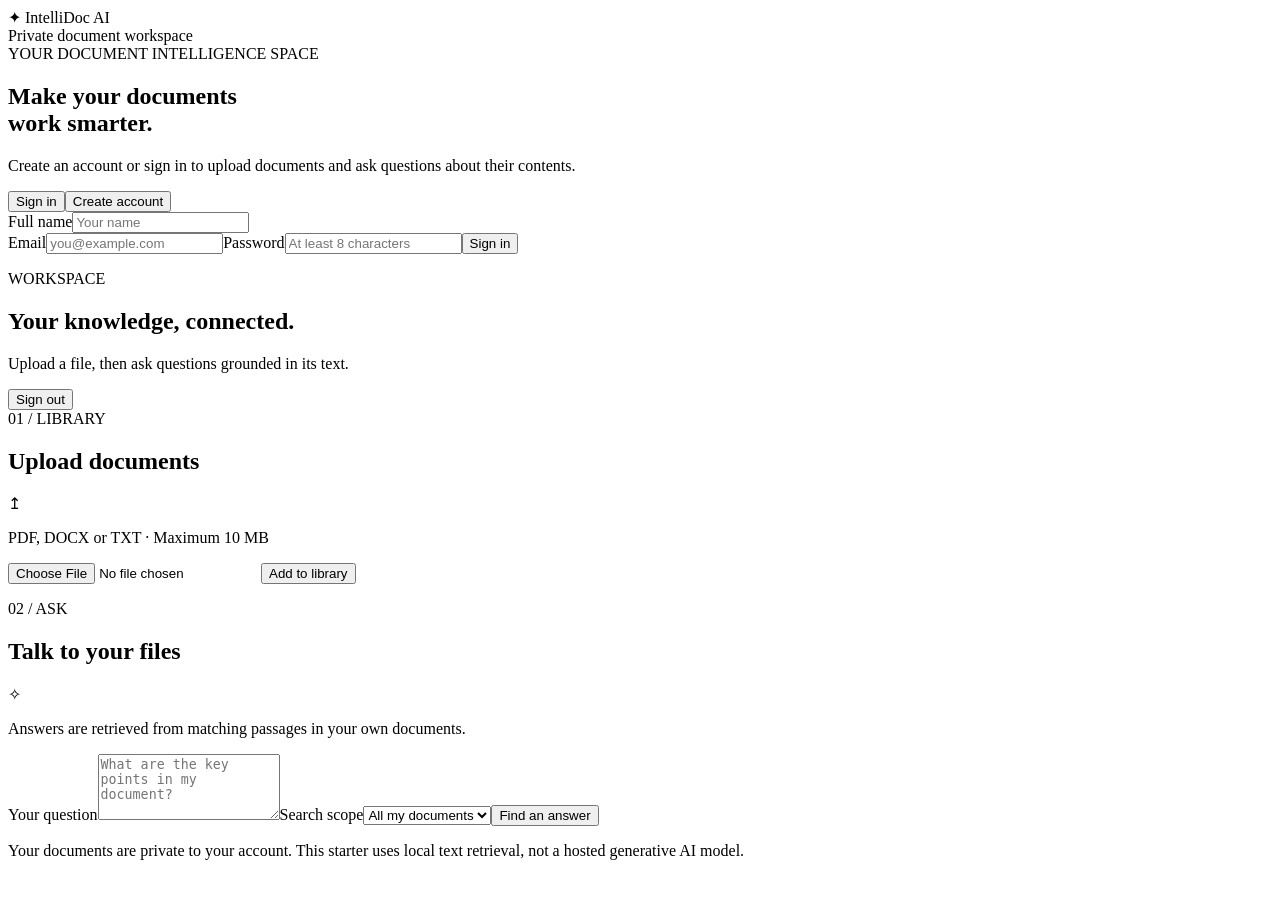
==== frontend/index.html @ ea96b49f "Build IntelliDoc foundation: add frontend/index.html" ====
<!doctype html>
<html lang="en">
<head>
<meta charset="utf-8"><meta name="viewport" content="width=device-width,initial-scale=1">
<title>IntelliDoc AI</title><link rel="stylesheet" href="/static/style.css">
</head>
<body>
<header><div class="brand">✦ IntelliDoc <span>AI</span></div><div id="account" class="muted">Private document workspace</div></header>
<main>
<section id="auth" class="card auth-card">
<div class="eyebrow">YOUR DOCUMENT INTELLIGENCE SPACE</div><h1>Make your documents<br><span>work smarter.</span></h1>
<p class="muted">Create an account or sign in to upload documents and ask questions about their contents.</p>
<div class="tabs"><button class="tab active" data-mode="login">Sign in</button><button class="tab" data-mode="register">Create account</button></div>
<form id="auth-form"><div id="name-wrap" class="hidden"><label>Full name</label><input id="name" autocomplete="name" placeholder="Your name"></div><label>Email</label><input id="email" type="email" required autocomplete="email" placeholder="you@example.com"><label>Password</label><input id="password" type="password" required minlength="8" autocomplete="current-password" placeholder="At least 8 characters"><button class="primary full" type="submit" id="auth-submit">Sign in</button></form><p id="auth-message" class="message"></p>
</section>
<section id="workspace" class="hidden">
<div class="welcome"><div><div class="eyebrow">WORKSPACE</div><h1>Your knowledge, <span>connected.</span></h1><p class="muted">Upload a file, then ask questions grounded in its text.</p></div><button id="logout" class="secondary">Sign out</button></div>
<div class="grid">
<article class="card"><div class="section-head"><div><div class="eyebrow">01 / LIBRARY</div><h2>Upload documents</h2></div><div class="icon">↥</div></div><p class="muted small">PDF, DOCX or TXT · Maximum 10 MB</p><form id="upload-form"><input id="file" type="file" accept=".pdf,.docx,.txt" required><button class="primary full">Add to library</button></form><p id="upload-message" class="message"></p><div id="documents" class="documents"></div></article>
<article class="card"><div class="section-head"><div><div class="eyebrow">02 / ASK</div><h2>Talk to your files</h2></div><div class="icon">✧</div></div><p class="muted small">Answers are retrieved from matching passages in your own documents.</p><form id="question-form"><label>Your question</label><textarea id="question" rows="4" required placeholder="What are the key points in my document?"></textarea><label>Search scope</label><select id="scope"><option value="">All my documents</option></select><button class="primary full">Find an answer</button></form><div id="answer" class="answer hidden"></div></article>
</div><p class="footnote">Your documents are private to your account. This starter uses local text retrieval, not a hosted generative AI model.</p>
</section>
</main><script src="/static/app.js"></script>
</body></html>
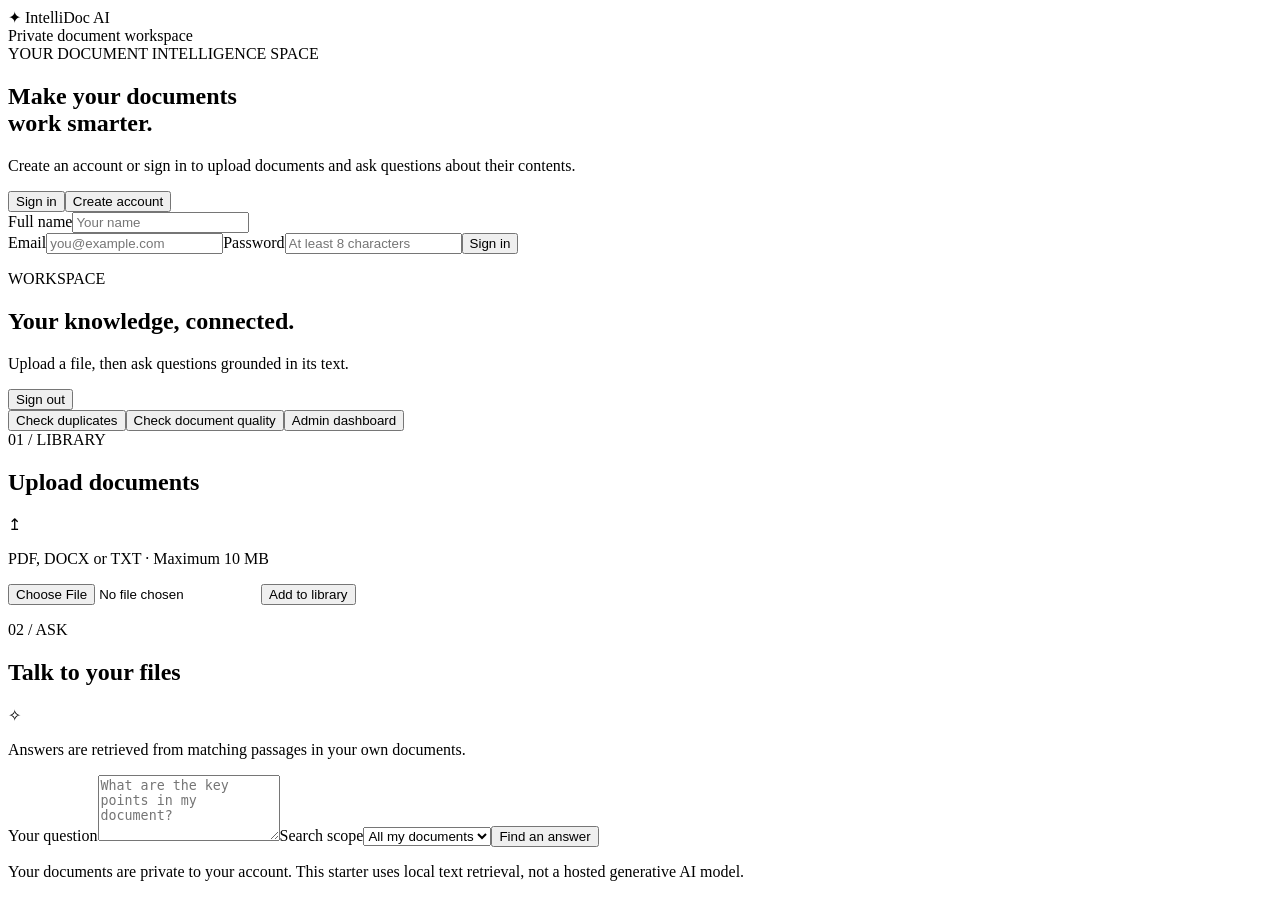
==== commit b2b44fe2: "Add document insights controls to workspace" ====
--- a/frontend/index.html
+++ b/frontend/index.html
@@ -15,7 +15,7 @@
 </section>
 <section id="workspace" class="hidden">
 <div class="welcome"><div><div class="eyebrow">WORKSPACE</div><h1>Your knowledge, <span>connected.</span></h1><p class="muted">Upload a file, then ask questions grounded in its text.</p></div><button id="logout" class="secondary">Sign out</button></div>
-<div class="grid">
+<div class="tools-row"><button id="duplicates-btn" class="secondary">Check duplicates</button><button id="anomalies-btn" class="secondary">Check document quality</button><button id="admin-btn" class="secondary">Admin dashboard</button></div><div id="insights" class="card hidden"></div><div class="grid">
 <article class="card"><div class="section-head"><div><div class="eyebrow">01 / LIBRARY</div><h2>Upload documents</h2></div><div class="icon">↥</div></div><p class="muted small">PDF, DOCX or TXT · Maximum 10 MB</p><form id="upload-form"><input id="file" type="file" accept=".pdf,.docx,.txt" required><button class="primary full">Add to library</button></form><p id="upload-message" class="message"></p><div id="documents" class="documents"></div></article>
 <article class="card"><div class="section-head"><div><div class="eyebrow">02 / ASK</div><h2>Talk to your files</h2></div><div class="icon">✧</div></div><p class="muted small">Answers are retrieved from matching passages in your own documents.</p><form id="question-form"><label>Your question</label><textarea id="question" rows="4" required placeholder="What are the key points in my document?"></textarea><label>Search scope</label><select id="scope"><option value="">All my documents</option></select><button class="primary full">Find an answer</button></form><div id="answer" class="answer hidden"></div></article>
 </div><p class="footnote">Your documents are private to your account. This starter uses local text retrieval, not a hosted generative AI model.</p>
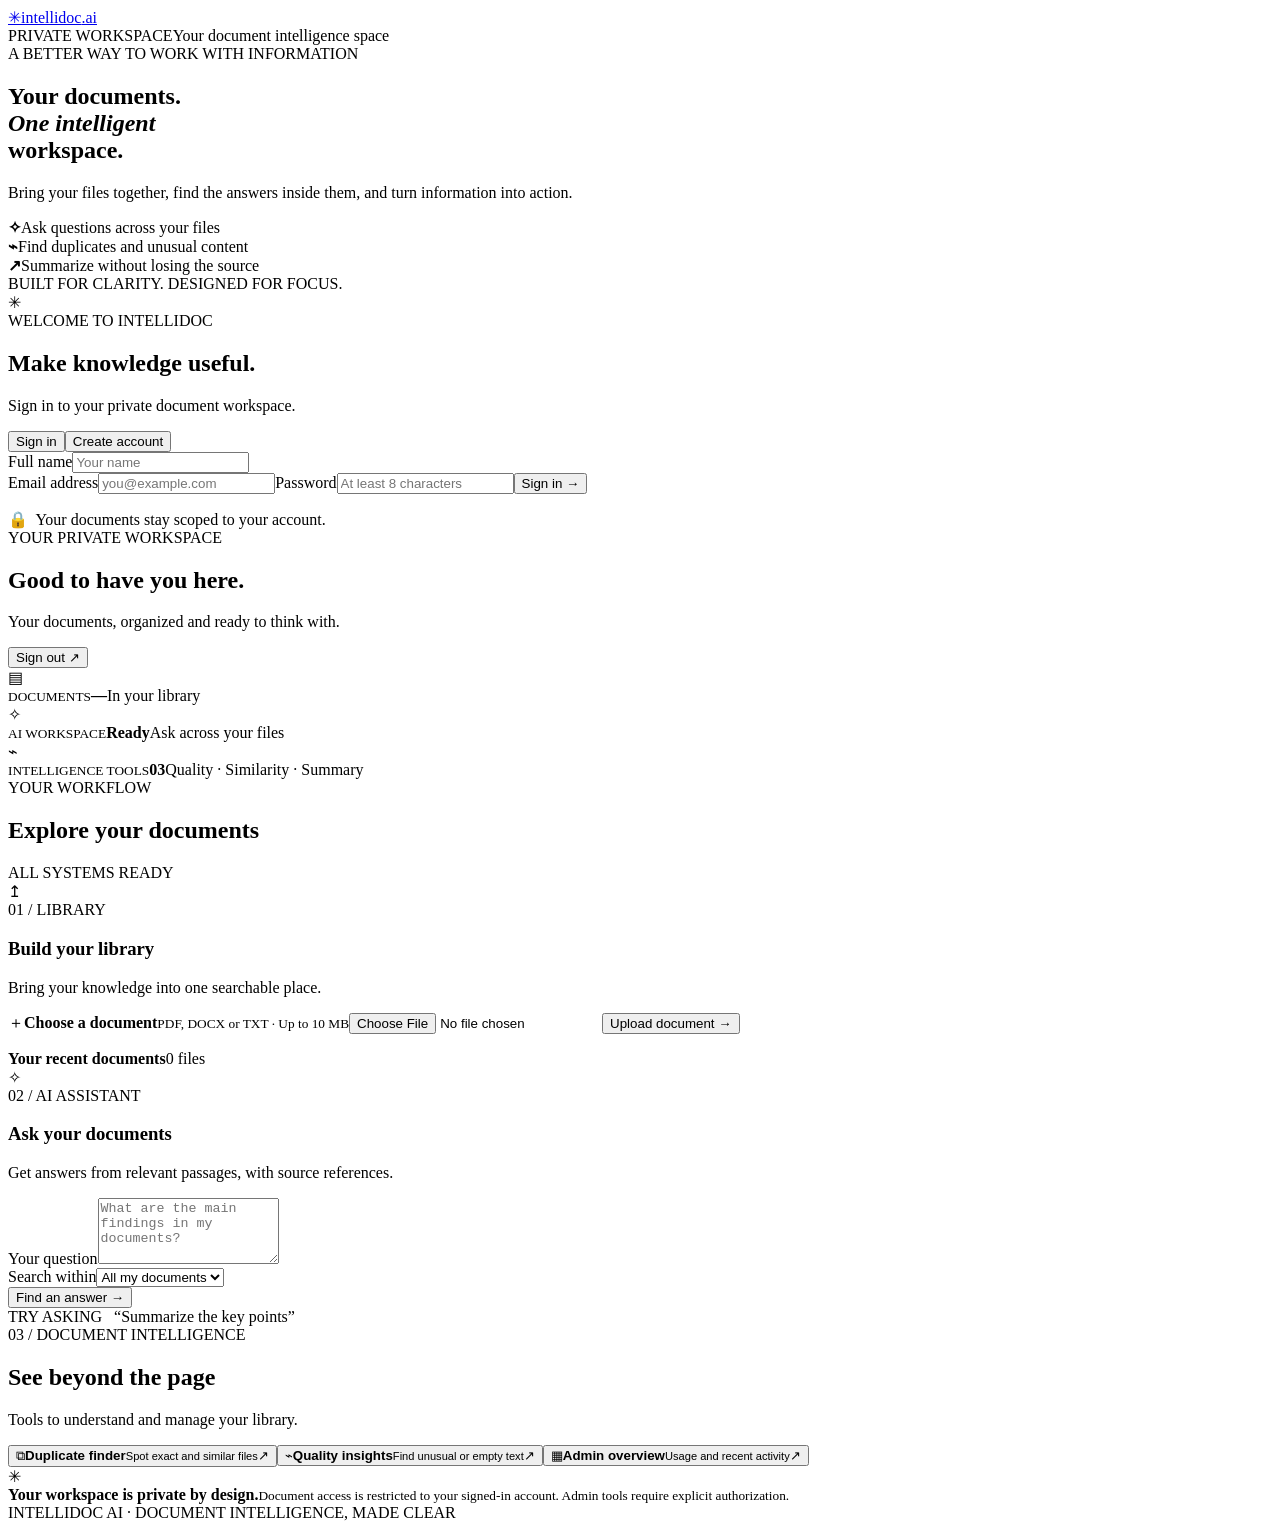
==== commit 1d474bbe: "Redesign IntelliDoc AI into polished responsive workspace" ====
--- a/frontend/index.html
+++ b/frontend/index.html
@@ -2,23 +2,28 @@
 <html lang="en">
 <head>
 <meta charset="utf-8"><meta name="viewport" content="width=device-width,initial-scale=1">
-<title>IntelliDoc AI</title><link rel="stylesheet" href="/static/style.css">
+<meta name="theme-color" content="#101b2d"><meta name="description" content="IntelliDoc AI — a calm, intelligent workspace for your documents.">
+<title>IntelliDoc AI — Document Intelligence</title><link rel="preconnect" href="https://fonts.googleapis.com"><link rel="preconnect" href="https://fonts.gstatic.com" crossorigin><link href="https://fonts.googleapis.com/css2?family=DM+Sans:wght@400;500;600;700&family=Manrope:wght@400;500;600;700;800&display=swap" rel="stylesheet"><link rel="stylesheet" href="/static/style.css">
 </head>
 <body>
-<header><div class="brand">✦ IntelliDoc <span>AI</span></div><div id="account" class="muted">Private document workspace</div></header>
+<div class="ambient ambient-one"></div><div class="ambient ambient-two"></div>
+<header class="topbar"><a class="brand" href="/"><span class="brand-mark">✳</span><span>intellidoc<span class="brand-ai">.ai</span></span></a><div class="topbar-right"><span class="secure-pill"><i></i> PRIVATE WORKSPACE</span><span id="account" class="account-label">Your document intelligence space</span></div></header>
 <main>
-<section id="auth" class="card auth-card">
-<div class="eyebrow">YOUR DOCUMENT INTELLIGENCE SPACE</div><h1>Make your documents<br><span>work smarter.</span></h1>
-<p class="muted">Create an account or sign in to upload documents and ask questions about their contents.</p>
-<div class="tabs"><button class="tab active" data-mode="login">Sign in</button><button class="tab" data-mode="register">Create account</button></div>
-<form id="auth-form"><div id="name-wrap" class="hidden"><label>Full name</label><input id="name" autocomplete="name" placeholder="Your name"></div><label>Email</label><input id="email" type="email" required autocomplete="email" placeholder="you@example.com"><label>Password</label><input id="password" type="password" required minlength="8" autocomplete="current-password" placeholder="At least 8 characters"><button class="primary full" type="submit" id="auth-submit">Sign in</button></form><p id="auth-message" class="message"></p>
+<section id="auth" class="auth-layout">
+<div class="auth-story"><div class="eyebrow light">A BETTER WAY TO WORK WITH INFORMATION</div><h1>Your documents.<br><em>One intelligent</em><br>workspace.</h1><p>Bring your files together, find the answers inside them, and turn information into action.</p><div class="story-points"><div><b>✧</b><span>Ask questions across your files</span></div><div><b>⌁</b><span>Find duplicates and unusual content</span></div><div><b>↗</b><span>Summarize without losing the source</span></div></div><div class="story-foot">BUILT FOR CLARITY. DESIGNED FOR FOCUS.</div></div>
+<div class="card auth-card"><div class="auth-symbol">✳</div><div class="eyebrow">WELCOME TO INTELLIDOC</div><h2>Make knowledge useful.</h2><p class="muted">Sign in to your private document workspace.</p><div class="tabs"><button class="tab active" data-mode="login">Sign in</button><button class="tab" data-mode="register">Create account</button></div>
+<form id="auth-form"><div id="name-wrap" class="hidden"><label>Full name</label><input id="name" autocomplete="name" placeholder="Your name"></div><label>Email address</label><input id="email" type="email" required autocomplete="email" placeholder="you@example.com"><label>Password</label><input id="password" type="password" required minlength="8" autocomplete="current-password" placeholder="At least 8 characters"><button class="primary full" type="submit" id="auth-submit">Sign in <span>→</span></button></form><p id="auth-message" class="message"></p><div class="auth-note">🔒 &nbsp;Your documents stay scoped to your account.</div></div>
 </section>
 <section id="workspace" class="hidden">
-<div class="welcome"><div><div class="eyebrow">WORKSPACE</div><h1>Your knowledge, <span>connected.</span></h1><p class="muted">Upload a file, then ask questions grounded in its text.</p></div><button id="logout" class="secondary">Sign out</button></div>
-<div class="tools-row"><button id="duplicates-btn" class="secondary">Check duplicates</button><button id="anomalies-btn" class="secondary">Check document quality</button><button id="admin-btn" class="secondary">Admin dashboard</button></div><div id="insights" class="card hidden"></div><div class="grid">
-<article class="card"><div class="section-head"><div><div class="eyebrow">01 / LIBRARY</div><h2>Upload documents</h2></div><div class="icon">↥</div></div><p class="muted small">PDF, DOCX or TXT · Maximum 10 MB</p><form id="upload-form"><input id="file" type="file" accept=".pdf,.docx,.txt" required><button class="primary full">Add to library</button></form><p id="upload-message" class="message"></p><div id="documents" class="documents"></div></article>
-<article class="card"><div class="section-head"><div><div class="eyebrow">02 / ASK</div><h2>Talk to your files</h2></div><div class="icon">✧</div></div><p class="muted small">Answers are retrieved from matching passages in your own documents.</p><form id="question-form"><label>Your question</label><textarea id="question" rows="4" required placeholder="What are the key points in my document?"></textarea><label>Search scope</label><select id="scope"><option value="">All my documents</option></select><button class="primary full">Find an answer</button></form><div id="answer" class="answer hidden"></div></article>
-</div><p class="footnote">Your documents are private to your account. This starter uses local text retrieval, not a hosted generative AI model.</p>
+<div class="dashboard-heading"><div><div class="eyebrow">YOUR PRIVATE WORKSPACE</div><h1>Good to have you here<span class="period">.</span></h1><p class="muted">Your documents, organized and ready to think with.</p></div><button id="logout" class="secondary">Sign out ↗</button></div>
+<div class="stat-grid"><div class="stat-card"><span class="stat-icon mint">▤</span><div><small>DOCUMENTS</small><strong id="stat-docs">—</strong><span>In your library</span></div></div><div class="stat-card"><span class="stat-icon violet">✧</span><div><small>AI WORKSPACE</small><strong>Ready</strong><span>Ask across your files</span></div></div><div class="stat-card"><span class="stat-icon amber">⌁</span><div><small>INTELLIGENCE TOOLS</small><strong>03</strong><span>Quality · Similarity · Summary</span></div></div></div>
+<div class="section-title"><div><div class="eyebrow">YOUR WORKFLOW</div><h2>Explore your documents</h2></div><div class="live-label"><i></i> ALL SYSTEMS READY</div></div>
+<div class="grid">
+<article class="card panel upload-panel"><div class="panel-top"><div class="panel-icon mint">↥</div><span class="step">01 / LIBRARY</span></div><h3>Build your library</h3><p class="muted">Bring your knowledge into one searchable place.</p><form id="upload-form"><label class="dropzone" for="file"><span class="upload-glyph">＋</span><b>Choose a document</b><small>PDF, DOCX or TXT · Up to 10 MB</small><input id="file" type="file" accept=".pdf,.docx,.txt" required></label><button class="primary full">Upload document <span>→</span></button></form><p id="upload-message" class="message"></p><div class="list-heading"><b>Your recent documents</b><span id="doc-count">0 files</span></div><div id="documents" class="documents"></div></article>
+<article class="card panel ask-panel"><div class="panel-top"><div class="panel-icon violet">✧</div><span class="step">02 / AI ASSISTANT</span></div><h3>Ask your documents</h3><p class="muted">Get answers from relevant passages, with source references.</p><form id="question-form"><label>Your question</label><textarea id="question" rows="4" required placeholder="What are the main findings in my documents?"></textarea><div class="field-row"><label for="scope">Search within</label><select id="scope"><option value="">All my documents</option></select></div><button class="primary full">Find an answer <span>→</span></button></form><div id="answer" class="answer hidden"></div><div class="suggestion">TRY ASKING &nbsp; “Summarize the key points”</div></article>
+</div>
+<section class="insights-section"><div class="section-title"><div><div class="eyebrow">03 / DOCUMENT INTELLIGENCE</div><h2>See beyond the page</h2></div><p class="muted">Tools to understand and manage your library.</p></div><div class="tool-grid"><button id="duplicates-btn" class="tool-card"><span class="tool-icon mint">⧉</span><b>Duplicate finder</b><small>Spot exact and similar files</small><span class="tool-arrow">↗</span></button><button id="anomalies-btn" class="tool-card"><span class="tool-icon amber">⌁</span><b>Quality insights</b><small>Find unusual or empty text</small><span class="tool-arrow">↗</span></button><button id="admin-btn" class="tool-card"><span class="tool-icon violet">▦</span><b>Admin overview</b><small>Usage and recent activity</small><span class="tool-arrow">↗</span></button></div><div id="insights" class="card insights-output hidden"></div></section>
+<div class="privacy-strip"><span>✳</span><div><b>Your workspace is private by design.</b><small>Document access is restricted to your signed-in account. Admin tools require explicit authorization.</small></div></div>
 </section>
-</main><script src="/static/app.js"></script>
-</body></html>
+</main><footer>INTELLIDOC AI <span>·</span> DOCUMENT INTELLIGENCE, MADE CLEAR</footer><script src="/static/app.js"></script>
+</body></html>
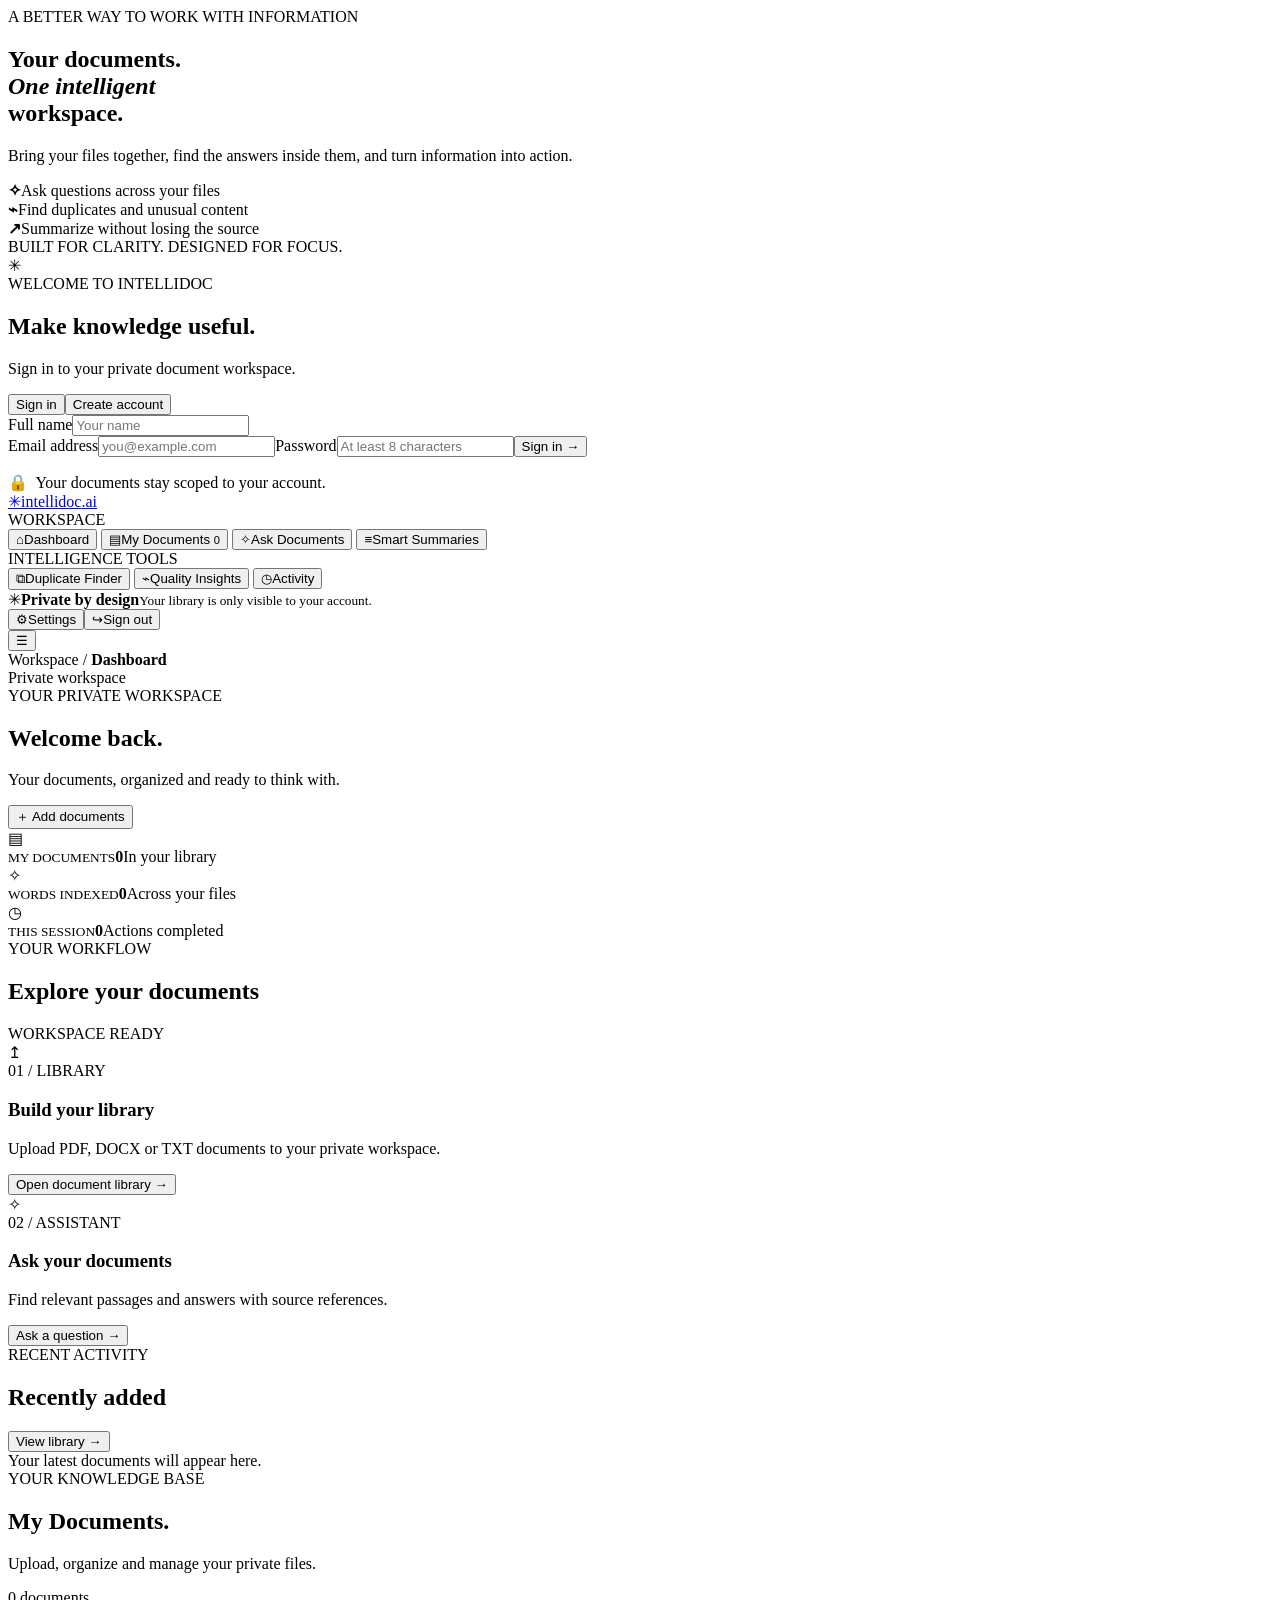
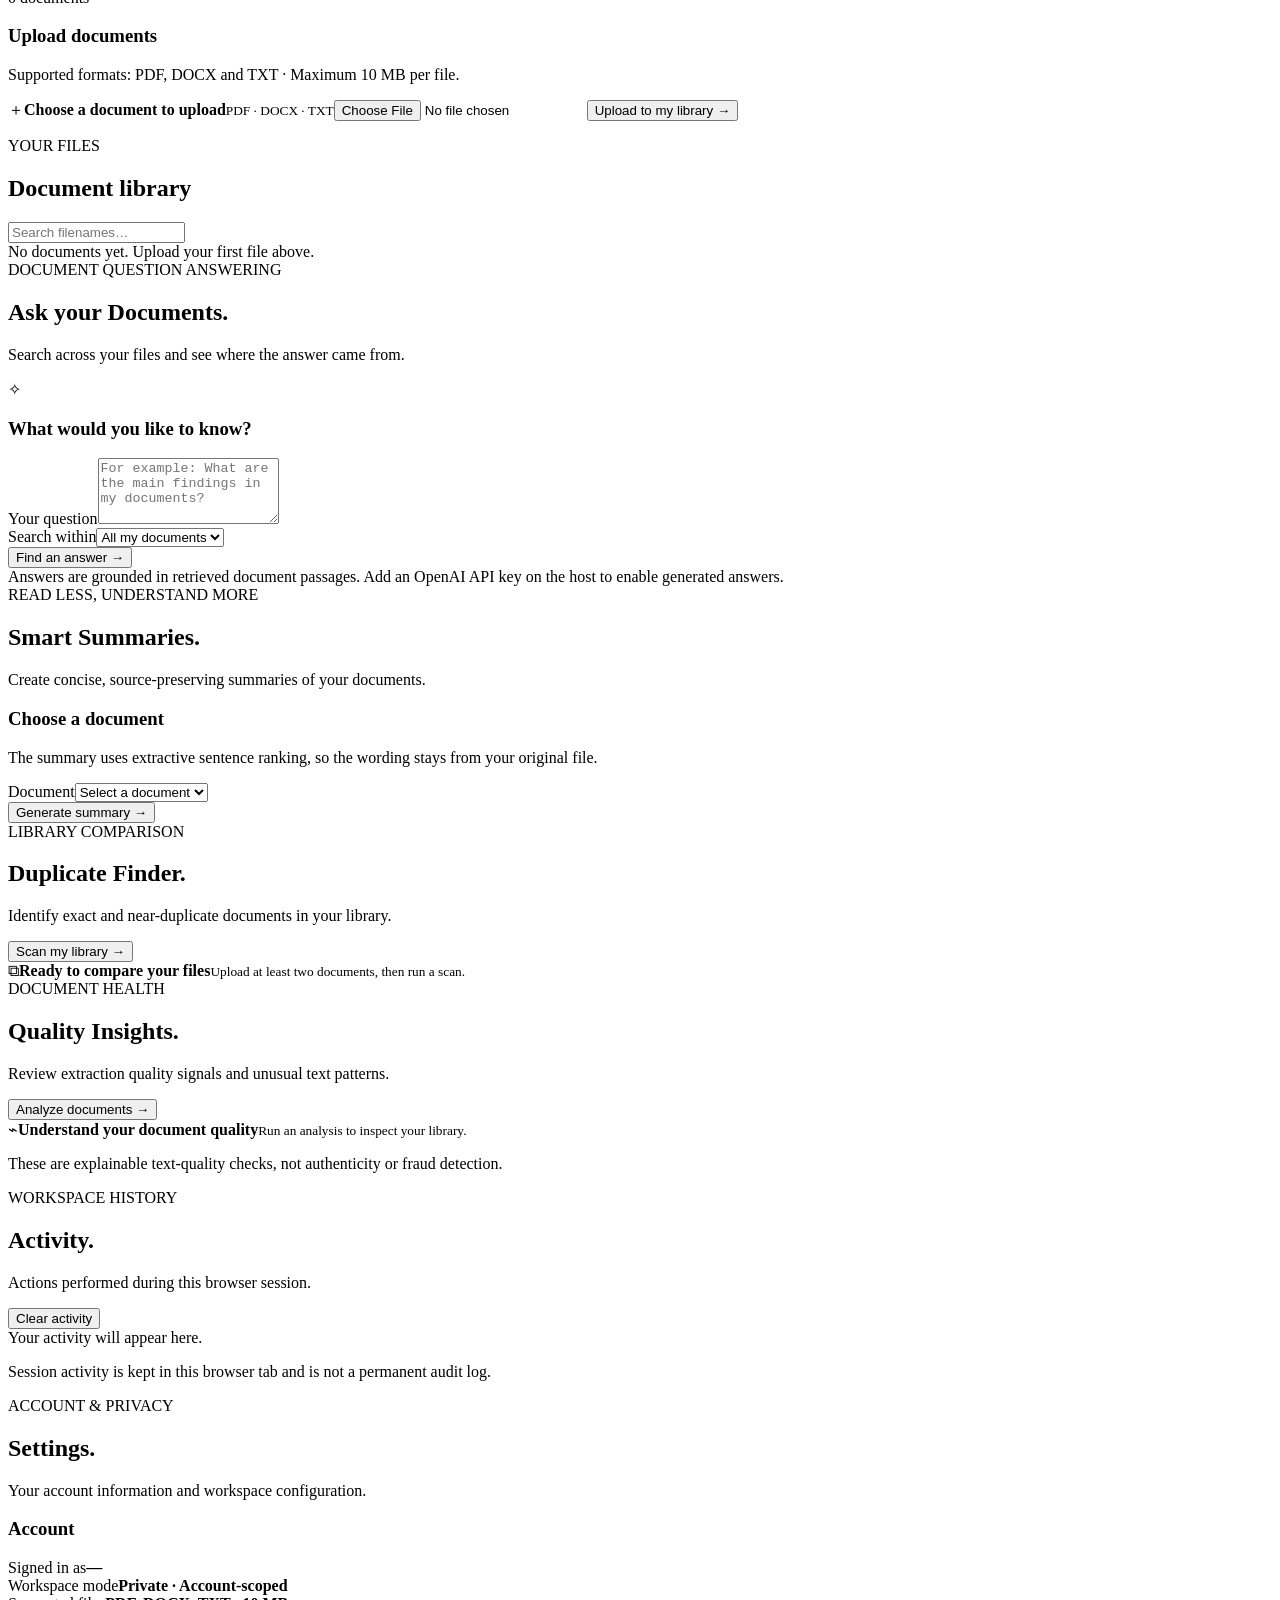
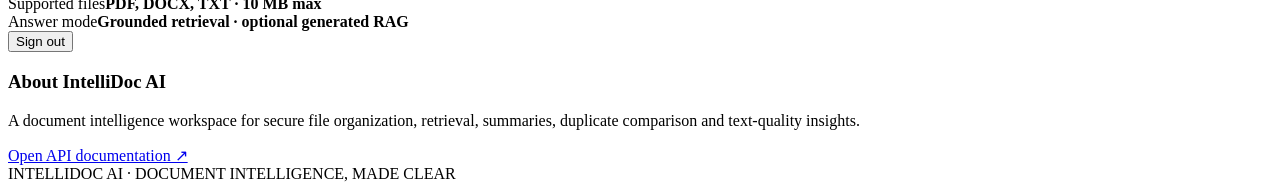
==== commit 34b24363: "Build full multi-section authenticated workspace" ====
--- a/frontend/index.html
+++ b/frontend/index.html
@@ -2,28 +2,50 @@
 <html lang="en">
 <head>
 <meta charset="utf-8"><meta name="viewport" content="width=device-width,initial-scale=1">
-<meta name="theme-color" content="#101b2d"><meta name="description" content="IntelliDoc AI — a calm, intelligent workspace for your documents.">
-<title>IntelliDoc AI — Document Intelligence</title><link rel="preconnect" href="https://fonts.googleapis.com"><link rel="preconnect" href="https://fonts.gstatic.com" crossorigin><link href="https://fonts.googleapis.com/css2?family=DM+Sans:wght@400;500;600;700&family=Manrope:wght@400;500;600;700;800&display=swap" rel="stylesheet"><link rel="stylesheet" href="/static/style.css">
+<meta name="theme-color" content="#101b2d"><meta name="description" content="IntelliDoc AI — your private document intelligence workspace.">
+<title>IntelliDoc AI — Document Intelligence</title>
+<link rel="preconnect" href="https://fonts.googleapis.com"><link rel="preconnect" href="https://fonts.gstatic.com" crossorigin>
+<link href="https://fonts.googleapis.com/css2?family=DM+Sans:wght@400;500;600;700&family=Manrope:wght@400;500;600;700;800&display=swap" rel="stylesheet">
+<link rel="stylesheet" href="/static/style.css">
 </head>
 <body>
-<div class="ambient ambient-one"></div><div class="ambient ambient-two"></div>
-<header class="topbar"><a class="brand" href="/"><span class="brand-mark">✳</span><span>intellidoc<span class="brand-ai">.ai</span></span></a><div class="topbar-right"><span class="secure-pill"><i></i> PRIVATE WORKSPACE</span><span id="account" class="account-label">Your document intelligence space</span></div></header>
-<main>
 <section id="auth" class="auth-layout">
-<div class="auth-story"><div class="eyebrow light">A BETTER WAY TO WORK WITH INFORMATION</div><h1>Your documents.<br><em>One intelligent</em><br>workspace.</h1><p>Bring your files together, find the answers inside them, and turn information into action.</p><div class="story-points"><div><b>✧</b><span>Ask questions across your files</span></div><div><b>⌁</b><span>Find duplicates and unusual content</span></div><div><b>↗</b><span>Summarize without losing the source</span></div></div><div class="story-foot">BUILT FOR CLARITY. DESIGNED FOR FOCUS.</div></div>
-<div class="card auth-card"><div class="auth-symbol">✳</div><div class="eyebrow">WELCOME TO INTELLIDOC</div><h2>Make knowledge useful.</h2><p class="muted">Sign in to your private document workspace.</p><div class="tabs"><button class="tab active" data-mode="login">Sign in</button><button class="tab" data-mode="register">Create account</button></div>
-<form id="auth-form"><div id="name-wrap" class="hidden"><label>Full name</label><input id="name" autocomplete="name" placeholder="Your name"></div><label>Email address</label><input id="email" type="email" required autocomplete="email" placeholder="you@example.com"><label>Password</label><input id="password" type="password" required minlength="8" autocomplete="current-password" placeholder="At least 8 characters"><button class="primary full" type="submit" id="auth-submit">Sign in <span>→</span></button></form><p id="auth-message" class="message"></p><div class="auth-note">🔒 &nbsp;Your documents stay scoped to your account.</div></div>
+  <div class="auth-story"><div class="eyebrow light">A BETTER WAY TO WORK WITH INFORMATION</div><h1>Your documents.<br><em>One intelligent</em><br>workspace.</h1><p>Bring your files together, find the answers inside them, and turn information into action.</p><div class="story-points"><div><b>✧</b><span>Ask questions across your files</span></div><div><b>⌁</b><span>Find duplicates and unusual content</span></div><div><b>↗</b><span>Summarize without losing the source</span></div></div><div class="story-foot">BUILT FOR CLARITY. DESIGNED FOR FOCUS.</div></div>
+  <div class="card auth-card"><div class="auth-symbol">✳</div><div class="eyebrow">WELCOME TO INTELLIDOC</div><h2>Make knowledge useful.</h2><p class="muted">Sign in to your private document workspace.</p><div class="tabs"><button class="tab active" data-mode="login">Sign in</button><button class="tab" data-mode="register">Create account</button></div>
+  <form id="auth-form"><div id="name-wrap" class="hidden"><label for="name">Full name</label><input id="name" autocomplete="name" placeholder="Your name" minlength="2"></div><label for="email">Email address</label><input id="email" type="email" required autocomplete="email" placeholder="you@example.com"><label for="password">Password</label><input id="password" type="password" required minlength="8" autocomplete="current-password" placeholder="At least 8 characters"><button class="primary full" type="submit" id="auth-submit">Sign in <span>→</span></button></form><p id="auth-message" class="message" role="status"></p><div class="auth-note">🔒 &nbsp;Your documents stay scoped to your account.</div></div>
 </section>
-<section id="workspace" class="hidden">
-<div class="dashboard-heading"><div><div class="eyebrow">YOUR PRIVATE WORKSPACE</div><h1>Good to have you here<span class="period">.</span></h1><p class="muted">Your documents, organized and ready to think with.</p></div><button id="logout" class="secondary">Sign out ↗</button></div>
-<div class="stat-grid"><div class="stat-card"><span class="stat-icon mint">▤</span><div><small>DOCUMENTS</small><strong id="stat-docs">—</strong><span>In your library</span></div></div><div class="stat-card"><span class="stat-icon violet">✧</span><div><small>AI WORKSPACE</small><strong>Ready</strong><span>Ask across your files</span></div></div><div class="stat-card"><span class="stat-icon amber">⌁</span><div><small>INTELLIGENCE TOOLS</small><strong>03</strong><span>Quality · Similarity · Summary</span></div></div></div>
-<div class="section-title"><div><div class="eyebrow">YOUR WORKFLOW</div><h2>Explore your documents</h2></div><div class="live-label"><i></i> ALL SYSTEMS READY</div></div>
-<div class="grid">
-<article class="card panel upload-panel"><div class="panel-top"><div class="panel-icon mint">↥</div><span class="step">01 / LIBRARY</span></div><h3>Build your library</h3><p class="muted">Bring your knowledge into one searchable place.</p><form id="upload-form"><label class="dropzone" for="file"><span class="upload-glyph">＋</span><b>Choose a document</b><small>PDF, DOCX or TXT · Up to 10 MB</small><input id="file" type="file" accept=".pdf,.docx,.txt" required></label><button class="primary full">Upload document <span>→</span></button></form><p id="upload-message" class="message"></p><div class="list-heading"><b>Your recent documents</b><span id="doc-count">0 files</span></div><div id="documents" class="documents"></div></article>
-<article class="card panel ask-panel"><div class="panel-top"><div class="panel-icon violet">✧</div><span class="step">02 / AI ASSISTANT</span></div><h3>Ask your documents</h3><p class="muted">Get answers from relevant passages, with source references.</p><form id="question-form"><label>Your question</label><textarea id="question" rows="4" required placeholder="What are the main findings in my documents?"></textarea><div class="field-row"><label for="scope">Search within</label><select id="scope"><option value="">All my documents</option></select></div><button class="primary full">Find an answer <span>→</span></button></form><div id="answer" class="answer hidden"></div><div class="suggestion">TRY ASKING &nbsp; “Summarize the key points”</div></article>
+<div id="app" class="app-shell hidden">
+  <aside class="sidebar" id="sidebar"><a class="brand" href="#"><span class="brand-mark">✳</span><span>intellidoc<span class="brand-ai">.ai</span></span></a>
+    <div class="workspace-label">WORKSPACE</div><button class="nav-item active" data-page="dashboard"><span>⌂</span>Dashboard</button>
+    <button class="nav-item" data-page="library"><span>▤</span>My Documents <small id="nav-count">0</small></button>
+    <button class="nav-item" data-page="ask"><span>✧</span>Ask Documents</button>
+    <button class="nav-item" data-page="summaries"><span>≡</span>Smart Summaries</button>
+    <div class="workspace-label tools-label">INTELLIGENCE TOOLS</div>
+    <button class="nav-item" data-page="duplicates"><span>⧉</span>Duplicate Finder</button>
+    <button class="nav-item" data-page="quality"><span>⌁</span>Quality Insights</button>
+    <button class="nav-item" data-page="activity"><span>◷</span>Activity</button>
+    <div class="sidebar-bottom"><div class="secure-card"><span>✳</span><b>Private by design</b><small>Your library is only visible to your account.</small></div><button class="nav-item" data-page="settings"><span>⚙</span>Settings</button><button class="nav-item signout" id="logout"><span>↪</span>Sign out</button></div>
+  </aside>
+  <main class="main-area"><header class="app-topbar"><button id="mobile-menu" class="mobile-menu" aria-label="Open navigation">☰</button><div class="breadcrumb">Workspace <span>/</span> <b id="crumb">Dashboard</b></div><div class="topbar-user"><span class="status-dot"></span><span id="user-email">Private workspace</span></div></header>
+    <section class="page active" id="page-dashboard"><div class="page-heading"><div><div class="eyebrow">YOUR PRIVATE WORKSPACE</div><h1>Welcome back<span class="period">.</span></h1><p class="muted">Your documents, organized and ready to think with.</p></div><button class="primary" data-goto="library">＋ Add documents</button></div>
+      <div class="stat-grid"><article class="stat-card"><span class="stat-icon mint">▤</span><div><small>MY DOCUMENTS</small><strong id="stat-docs">0</strong><span>In your library</span></div></article><article class="stat-card"><span class="stat-icon violet">✧</span><div><small>WORDS INDEXED</small><strong id="stat-words">0</strong><span>Across your files</span></div></article><article class="stat-card"><span class="stat-icon amber">◷</span><div><small>THIS SESSION</small><strong id="stat-activity">0</strong><span>Actions completed</span></div></article></div>
+      <div class="section-title"><div><div class="eyebrow">YOUR WORKFLOW</div><h2>Explore your documents</h2></div><span class="live-label"><i></i> WORKSPACE READY</span></div>
+      <div class="dashboard-grid"><article class="card panel"><div class="panel-top"><div class="panel-icon mint">↥</div><span class="step">01 / LIBRARY</span></div><h3>Build your library</h3><p class="muted">Upload PDF, DOCX or TXT documents to your private workspace.</p><button class="primary" data-goto="library">Open document library →</button></article><article class="card panel"><div class="panel-top"><div class="panel-icon violet">✧</div><span class="step">02 / ASSISTANT</span></div><h3>Ask your documents</h3><p class="muted">Find relevant passages and answers with source references.</p><button class="primary" data-goto="ask">Ask a question →</button></article></div>
+      <div class="section-title section-gap"><div><div class="eyebrow">RECENT ACTIVITY</div><h2>Recently added</h2></div><button class="text-button" data-goto="library">View library →</button></div><div id="recent-docs" class="card recent-list"><div class="empty-inline">Your latest documents will appear here.</div></div>
+    </section>
+    <section class="page" id="page-library"><div class="page-heading"><div><div class="eyebrow">YOUR KNOWLEDGE BASE</div><h1>My Documents<span class="period">.</span></h1><p class="muted">Upload, organize and manage your private files.</p></div><span class="count-pill" id="library-count">0 documents</span></div>
+      <div class="card panel"><h3>Upload documents</h3><p class="muted">Supported formats: PDF, DOCX and TXT · Maximum 10 MB per file.</p><form id="upload-form"><label class="dropzone" for="file"><span class="upload-glyph">＋</span><b>Choose a document to upload</b><small>PDF · DOCX · TXT</small><input id="file" type="file" accept=".pdf,.docx,.txt" required></label><button class="primary" id="upload-submit">Upload to my library →</button></form><p id="upload-message" class="message" role="status"></p></div>
+      <div class="section-title section-gap"><div><div class="eyebrow">YOUR FILES</div><h2>Document library</h2></div><input id="library-search" class="search-input" type="search" placeholder="Search filenames…"></div><div id="library-list" class="card table-card"><div class="empty-inline">No documents yet. Upload your first file above.</div></div>
+    </section>
+    <section class="page" id="page-ask"><div class="page-heading"><div><div class="eyebrow">DOCUMENT QUESTION ANSWERING</div><h1>Ask your Documents<span class="period">.</span></h1><p class="muted">Search across your files and see where the answer came from.</p></div></div><div class="card panel tool-panel"><div class="panel-icon violet">✧</div><h3>What would you like to know?</h3><form id="question-form"><label for="question">Your question</label><textarea id="question" rows="4" required minlength="3" maxlength="1000" placeholder="For example: What are the main findings in my documents?"></textarea><div class="field-row"><label for="scope">Search within</label><select id="scope"><option value="">All my documents</option></select></div><button class="primary">Find an answer →</button></form><div id="answer" class="answer hidden" aria-live="polite"></div><div class="hint">Answers are grounded in retrieved document passages. Add an OpenAI API key on the host to enable generated answers.</div></div></section>
+    <section class="page" id="page-summaries"><div class="page-heading"><div><div class="eyebrow">READ LESS, UNDERSTAND MORE</div><h1>Smart Summaries<span class="period">.</span></h1><p class="muted">Create concise, source-preserving summaries of your documents.</p></div></div><div class="card panel tool-panel"><h3>Choose a document</h3><p class="muted">The summary uses extractive sentence ranking, so the wording stays from your original file.</p><div class="field-row"><label for="summary-scope">Document</label><select id="summary-scope"><option value="">Select a document</option></select></div><button class="primary" id="summary-btn">Generate summary →</button><div id="summary-output" class="result-output hidden"></div></div></section>
+    <section class="page" id="page-duplicates"><div class="page-heading"><div><div class="eyebrow">LIBRARY COMPARISON</div><h1>Duplicate Finder<span class="period">.</span></h1><p class="muted">Identify exact and near-duplicate documents in your library.</p></div><button class="primary" id="duplicates-btn">Scan my library →</button></div><div id="duplicates-output" class="results-stack"><div class="empty-large"><span>⧉</span><b>Ready to compare your files</b><small>Upload at least two documents, then run a scan.</small></div></div></section>
+    <section class="page" id="page-quality"><div class="page-heading"><div><div class="eyebrow">DOCUMENT HEALTH</div><h1>Quality Insights<span class="period">.</span></h1><p class="muted">Review extraction quality signals and unusual text patterns.</p></div><button class="primary" id="quality-btn">Analyze documents →</button></div><div id="quality-output" class="results-stack"><div class="empty-large"><span>⌁</span><b>Understand your document quality</b><small>Run an analysis to inspect your library.</small></div></div><p class="hint">These are explainable text-quality checks, not authenticity or fraud detection.</p></section>
+    <section class="page" id="page-activity"><div class="page-heading"><div><div class="eyebrow">WORKSPACE HISTORY</div><h1>Activity<span class="period">.</span></h1><p class="muted">Actions performed during this browser session.</p></div><button class="secondary" id="clear-activity">Clear activity</button></div><div id="activity-list" class="card activity-list"><div class="empty-inline">Your activity will appear here.</div></div><p class="hint">Session activity is kept in this browser tab and is not a permanent audit log.</p></section>
+    <section class="page" id="page-settings"><div class="page-heading"><div><div class="eyebrow">ACCOUNT & PRIVACY</div><h1>Settings<span class="period">.</span></h1><p class="muted">Your account information and workspace configuration.</p></div></div><div class="card panel settings-panel"><h3>Account</h3><div class="setting-row"><span>Signed in as</span><b id="settings-email">—</b></div><div class="setting-row"><span>Workspace mode</span><b>Private · Account-scoped</b></div><div class="setting-row"><span>Supported files</span><b>PDF, DOCX, TXT · 10 MB max</b></div><div class="setting-row"><span>Answer mode</span><b>Grounded retrieval · optional generated RAG</b></div><button class="secondary" id="settings-logout">Sign out</button></div><div class="card panel settings-panel"><h3>About IntelliDoc AI</h3><p class="muted">A document intelligence workspace for secure file organization, retrieval, summaries, duplicate comparison and text-quality insights.</p><a class="text-button" href="/docs" target="_blank" rel="noreferrer">Open API documentation ↗</a></div></section>
+  </main>
 </div>
-<section class="insights-section"><div class="section-title"><div><div class="eyebrow">03 / DOCUMENT INTELLIGENCE</div><h2>See beyond the page</h2></div><p class="muted">Tools to understand and manage your library.</p></div><div class="tool-grid"><button id="duplicates-btn" class="tool-card"><span class="tool-icon mint">⧉</span><b>Duplicate finder</b><small>Spot exact and similar files</small><span class="tool-arrow">↗</span></button><button id="anomalies-btn" class="tool-card"><span class="tool-icon amber">⌁</span><b>Quality insights</b><small>Find unusual or empty text</small><span class="tool-arrow">↗</span></button><button id="admin-btn" class="tool-card"><span class="tool-icon violet">▦</span><b>Admin overview</b><small>Usage and recent activity</small><span class="tool-arrow">↗</span></button></div><div id="insights" class="card insights-output hidden"></div></section>
-<div class="privacy-strip"><span>✳</span><div><b>Your workspace is private by design.</b><small>Document access is restricted to your signed-in account. Admin tools require explicit authorization.</small></div></div>
-</section>
-</main><footer>INTELLIDOC AI <span>·</span> DOCUMENT INTELLIGENCE, MADE CLEAR</footer><script src="/static/app.js"></script>
+<div id="toast" class="toast" role="status"></div>
+<footer>INTELLIDOC AI <span>·</span> DOCUMENT INTELLIGENCE, MADE CLEAR</footer>
+<script src="/static/app.js"></script>
 </body></html>
